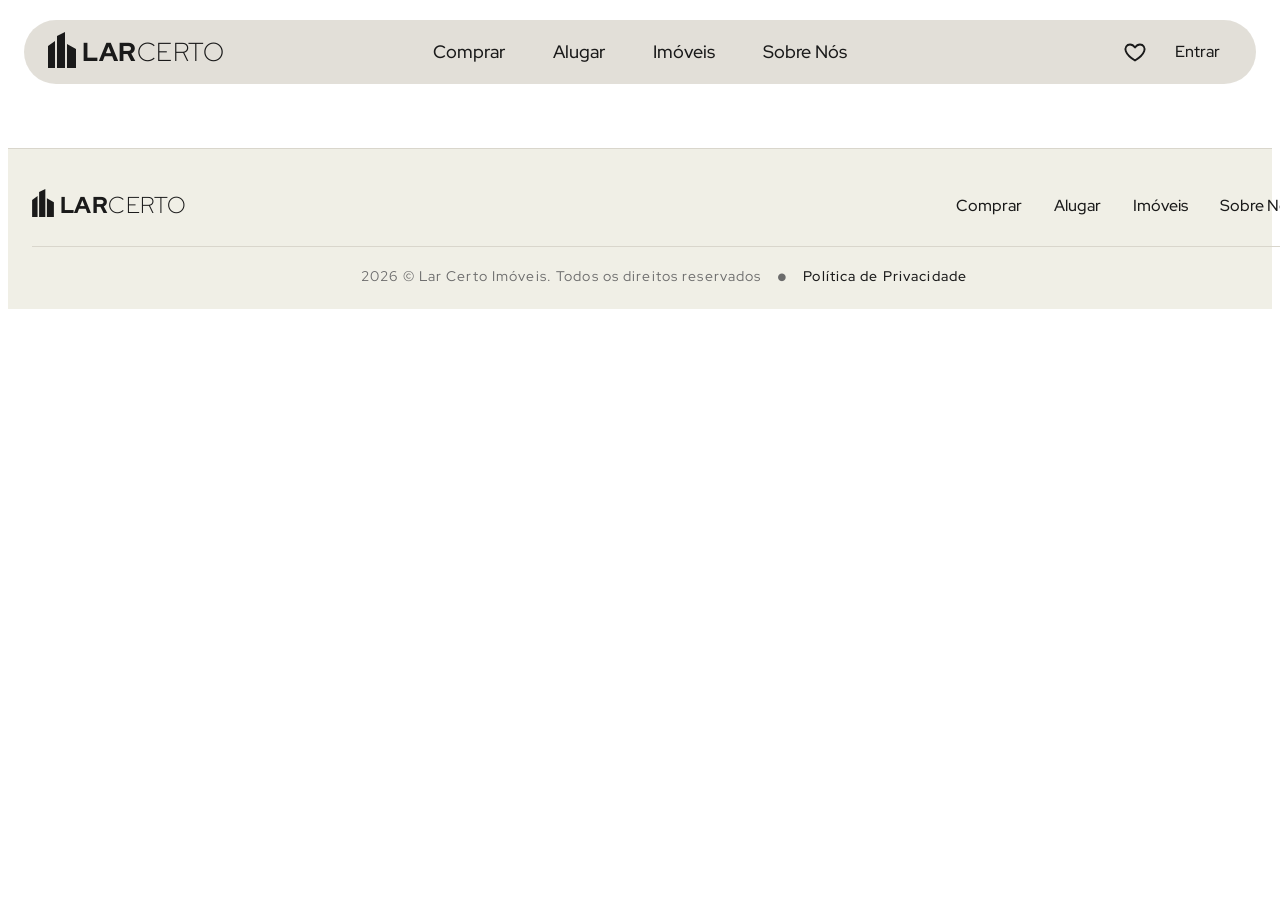
==== index.html @ aba9f435 "Teste generic" ====
<!DOCTYPE html>
<html lang="en">
<head>
    <meta charset="UTF-8">
    <meta name="viewport" content="width=device-width, initial-scale=1.0">
    <title>Document</title>
</head>
<body>
   <link rel="stylesheet" href="../../components/components.css">

<script src="../../components/components.js" defer></script>

<div data-component="header"></div>
<div data-component="footer"></div>
 
</body>
</html>
---- components/components.css ----
/* ==========================================================================
   Lar Certo - Estilos dos componentes globais
   Header, Footer, Cards, Modal, Botões, Chips e Badges
   Prefixo "lc-" evita colisão com os estilos de cada página.
   ========================================================================== */

@import url("https://fonts.googleapis.com/css2?family=Playfair+Display:wght@400;500;600&family=Red+Hat+Display:wght@400;500;600;700&display=swap");

:root {
  /* Cores */
  --lc-bg: #f0efe6;
  --lc-surface: #ffffff;
  --lc-surface-alt: #f8f8f6;
  --lc-header-pill: rgba(224, 221, 213, 0.92);
  --lc-categoria: #bac3c0;
  --lc-gold: #e8bd5a;
  --lc-gold-hover: #dcad40;
  --lc-gold-dark: #7a5a00;
  --lc-green: #3e8e77;
  --lc-green-hover: #347a66;
  --lc-text: #1a1a1a;
  --lc-text-muted: #6b6b6b;
  --lc-border: #d9d6cc;
  --lc-dark: #0d0d0d;

  /* Tipografia */
  --lc-font-sans: "Red Hat Display", "Segoe UI", system-ui, sans-serif;
  --lc-font-serif: "Playfair Display", Georgia, serif;

  /* Forma e sombra */
  --lc-radius-sm: 8px;
  --lc-radius: 16px;
  --lc-radius-lg: 24px;
  --lc-radius-pill: 999px;
  --lc-shadow: 0 2px 12px rgba(0, 0, 0, 0.06);
  --lc-shadow-lg: 0 12px 40px rgba(0, 0, 0, 0.18);

  --lc-container: 1280px;
  --lc-header-h: 72px;
}

/* ---------- Utilidades ---------- */
.lc-container {
  width: 100%;
  max-width: var(--lc-container);
  margin-inline: auto;
  padding-inline: 24px;
}

.lc-sr-only {
  position: absolute;
  width: 1px;
  height: 1px;
  overflow: hidden;
  clip: rect(0 0 0 0);
  white-space: nowrap;
}

[hidden] {
  display: none !important;
}

/* ==========================================================================
   BOTÕES
   ========================================================================== */
.lc-btn {
  display: inline-flex;
  align-items: center;
  justify-content: center;
  gap: 8px;
  padding: 12px 24px;
  border: 0;
  border-radius: var(--lc-radius-sm);
  font: 600 16px/1.2 var(--lc-font-sans);
  color: var(--lc-text);
  text-decoration: none;
  cursor: pointer;
  transition: background-color 0.2s, color 0.2s, border-color 0.2s;
}

.lc-btn:focus-visible,
.lc-icon-btn:focus-visible,
.lc-chip:focus-visible,
.lc-nav__link:focus-visible,
.lc-card__fav:focus-visible {
  outline: 2px solid var(--lc-dark);
  outline-offset: 2px;
}

.lc-btn--primary { background: var(--lc-gold); }
.lc-btn--primary:hover { background: var(--lc-gold-hover); }

.lc-btn--dark { background: var(--lc-dark); color: #fff; }
.lc-btn--dark:hover { background: #2b2b2b; }

.lc-btn--whatsapp { background: var(--lc-green); color: #fff; }
.lc-btn--whatsapp:hover { background: var(--lc-green-hover); }

.lc-btn--outline {
  background: var(--lc-surface);
  border: 1px solid var(--lc-border);
}
.lc-btn--outline:hover { border-color: var(--lc-text); }

.lc-btn--block { width: 100%; }
.lc-btn--pill { border-radius: var(--lc-radius-pill); }

/* ---------- Botão de ícone ---------- */
.lc-icon-btn {
  position: relative;
  display: inline-grid;
  place-items: center;
  width: 40px;
  height: 40px;
  padding: 0;
  border: 0;
  border-radius: 50%;
  background: transparent;
  color: var(--lc-text);
  cursor: pointer;
  transition: background-color 0.2s;
}
.lc-icon-btn:hover { background: rgba(0, 0, 0, 0.07); }
.lc-icon-btn svg { width: 24px; height: 24px; }

.lc-count {
  position: absolute;
  top: 2px;
  right: 0;
  min-width: 18px;
  height: 18px;
  padding: 0 5px;
  border-radius: var(--lc-radius-pill);
  background: var(--lc-gold);
  font: 700 11px/18px var(--lc-font-sans);
  text-align: center;
}

/* ==========================================================================
   CHIPS (filtros de lista: Todos, Casas, Apartamentos...)
   ========================================================================== */
.lc-chip {
  display: inline-flex;
  align-items: center;
  padding: 10px 24px;
  border: 1px solid var(--lc-border);
  border-radius: var(--lc-radius-pill);
  background: var(--lc-surface);
  color: var(--lc-text-muted);
  font: 600 16px/1.2 var(--lc-font-sans);
  cursor: pointer;
  transition: background-color 0.2s, color 0.2s;
}
.lc-chip:hover { border-color: var(--lc-text-muted); }
.lc-chip[aria-pressed="true"],
.lc-chip.is-active {
  background: var(--lc-gold);
  border-color: var(--lc-gold);
  color: #fff;
}

/* ==========================================================================
   BADGE
   ========================================================================== */
.lc-badge {
  display: inline-block;
  padding: 6px 16px;
  border-radius: 4px;
  background: var(--lc-gold);
  color: var(--lc-text);
  font: 700 14px/1.2 var(--lc-font-sans);
}

/* ==========================================================================
   HEADER / MENU
   Menu único: pílula arredondada.
   Use data-overlay="true" para sobrepor ao hero (position absolute).
   ========================================================================== */
.lc-header {
  position: relative;
  z-index: 100;
  box-sizing: border-box;
  width: 100%;
  padding: 12px 16px 0;
  font-family: var(--lc-font-sans);
  color: var(--lc-text);
}

.lc-header__inner {
  display: grid;
  grid-template-columns: 1fr auto 1fr;
  align-items: center;
  gap: 24px;
  min-height: 64px;
  padding-inline: 24px;
  border-radius: var(--lc-radius-pill);
  background: var(--lc-header-pill);
  -webkit-backdrop-filter: blur(8px);
  backdrop-filter: blur(8px);
}

/* Logo */
.lc-logo {
  display: inline-flex;
  align-items: center;
  gap: 6px;
  justify-self: start;
  color: var(--lc-text);
  text-decoration: none;
}
.lc-logo__mark { width: 28px; height: 36px; flex: none; }
.lc-logo__text {
  font: 300 26px/1 var(--lc-font-sans);
  letter-spacing: 0.02em;
}
.lc-logo__text b { font-weight: 800; }
.lc-logo--sm .lc-logo__mark { width: 22px; height: 28px; }
.lc-logo--sm .lc-logo__text { font-size: 23px; }

/* Navegação */
.lc-nav {
  display: flex;
  align-items: center;
  gap: 48px;
}
.lc-nav__link {
  position: relative;
  padding: 6px 0;
  color: var(--lc-text);
  font: 500 18px/1.2 var(--lc-font-sans);
  text-decoration: none;
}
.lc-nav__link::after {
  content: "";
  position: absolute;
  left: 0;
  right: 0;
  bottom: 0;
  height: 2px;
  background: var(--lc-gold);
  transform: scaleX(0);
  transition: transform 0.2s;
}
.lc-nav__link:hover::after,
.lc-nav__link[aria-current="page"]::after { transform: scaleX(1); }

/* Ações à direita */
.lc-header__actions {
  display: flex;
  align-items: center;
  justify-content: flex-end;
  gap: 8px;
}
.lc-account {
  display: inline-flex;
  align-items: center;
  gap: 10px;
  padding: 6px 12px;
  border-radius: var(--lc-radius-pill);
  color: var(--lc-text);
  font: 500 16px/1.2 var(--lc-font-sans);
  text-decoration: none;
  transition: background-color 0.2s;
}
.lc-account:hover { background: rgba(0, 0, 0, 0.07); }
.lc-account__avatar {
  display: grid;
  place-items: center;
  width: 36px;
  height: 36px;
  overflow: hidden;
  border-radius: 50%;
  background: var(--lc-border);
}
.lc-account__avatar svg { width: 22px; height: 22px; }
.lc-account__avatar img { width: 100%; height: 100%; object-fit: cover; }

/* Botão hambúrguer (só mobile) */
.lc-burger { display: none; }

/* Sobreposto ao hero */
.lc-header[data-overlay="true"] {
  position: absolute;
  top: 0;
  left: 0;
}

/* ---------- Header: mobile ---------- */
@media (max-width: 900px) {
  .lc-header__inner {
    grid-template-columns: 1fr auto;
    padding-inline: 16px;
  }

  .lc-burger {
    display: inline-grid;
    place-items: center;
    width: 44px;
    height: 44px;
    border: 0;
    border-radius: 50%;
    background: transparent;
    color: inherit;
    cursor: pointer;
  }
  .lc-burger svg { width: 26px; height: 26px; }
  .lc-burger .lc-burger__close { display: none; }
  .lc-burger[aria-expanded="true"] .lc-burger__open { display: none; }
  .lc-burger[aria-expanded="true"] .lc-burger__close { display: block; }

  .lc-header__actions { grid-column: 2; grid-row: 1; }
  .lc-header__inner > .lc-burger { grid-column: 2; grid-row: 1; justify-self: end; }
  .lc-header__actions { margin-right: 52px; }

  .lc-nav {
    position: absolute;
    top: 100%;
    left: 0;
    right: 0;
    flex-direction: column;
    align-items: stretch;
    gap: 0;
    padding: 8px 24px 16px;
    background: var(--lc-bg);
    box-shadow: var(--lc-shadow);
    display: none;
    top: calc(100% + 8px);
    left: 16px;
    right: 16px;
    border-radius: var(--lc-radius);
  }
  .lc-nav.is-open { display: flex; }
  .lc-nav__link {
    padding: 14px 0;
    border-bottom: 1px solid var(--lc-border);
  }
  .lc-nav__link::after { display: none; }
  .lc-nav__link[aria-current="page"] { font-weight: 700; }

}

/* ==========================================================================
   FOOTER
   ========================================================================== */
.lc-footer {
  margin-top: 64px;
  padding: 40px 0 24px;
  background: var(--lc-bg);
  border-top: 1px solid var(--lc-border);
  color: var(--lc-text-muted);
  font-family: var(--lc-font-sans);
}
.lc-footer__top {
  display: flex;
  flex-wrap: wrap;
  align-items: center;
  justify-content: space-between;
  gap: 24px;
  padding-bottom: 24px;
}
.lc-footer__nav {
  display: flex;
  flex-wrap: wrap;
  gap: 8px 32px;
  margin: 0;
  padding: 0;
  list-style: none;
}
.lc-footer__nav a {
  color: var(--lc-text);
  font: 500 16px/1.2 var(--lc-font-sans);
  text-decoration: none;
}
.lc-footer__nav a:hover { color: var(--lc-gold-dark); text-decoration: underline; }

.lc-footer__bottom {
  display: flex;
  flex-wrap: wrap;
  align-items: center;
  justify-content: center;
  gap: 8px 16px;
  padding-top: 20px;
  border-top: 1px solid var(--lc-border);
  font-size: 14px;
  letter-spacing: 0.08em;
  text-align: center;
}
.lc-footer__bottom a {
  color: var(--lc-text);
  font-weight: 500;
  text-decoration: none;
}
.lc-footer__bottom a:hover { text-decoration: underline; }
.lc-footer__dot { font-size: 10px; }

/* ==========================================================================
   CARD DE IMÓVEL
   ========================================================================== */
.lc-card {
  position: relative;
  display: flex;
  flex-direction: column;
  overflow: hidden;
  border-radius: var(--lc-radius);
  background: var(--lc-surface);
  box-shadow: var(--lc-shadow);
  font-family: var(--lc-font-sans);
  color: var(--lc-text);
  transition: transform 0.2s, box-shadow 0.2s;
}
.lc-card:hover {
  transform: translateY(-3px);
  box-shadow: 0 8px 24px rgba(0, 0, 0, 0.12);
}

.lc-card__media {
  position: relative;
  aspect-ratio: 390 / 335;
  background: var(--lc-border);
}
.lc-card__media img {
  display: block;
  width: 100%;
  height: 100%;
  object-fit: cover;
}
.lc-card__media .lc-badge {
  position: absolute;
  top: 4px;
  left: 11px;
}

/* Favoritar e compartilhar */
.lc-card__fav,
.lc-card__share {
  position: absolute;
  z-index: 2;
  display: grid;
  place-items: center;
  width: 36px;
  height: 36px;
  padding: 0;
  border: 0;
  border-radius: 50%;
  background: transparent;
  cursor: pointer;
}
.lc-card__fav { top: 8px; right: 8px; color: #fff; }
.lc-card__fav svg {
  width: 26px;
  height: 26px;
  fill: transparent;
  stroke: currentColor;
  stroke-width: 1.8;
  filter: drop-shadow(0 1px 3px rgba(0, 0, 0, 0.35));
  transition: transform 0.15s, fill 0.15s;
}
.lc-card__fav:hover svg { transform: scale(1.12); }
.lc-card__fav[aria-pressed="true"] svg { fill: currentColor; }

.lc-card__share {
  right: 12px;
  bottom: 96px;
  color: var(--lc-text);
}
.lc-card__share svg { width: 22px; height: 22px; }
.lc-card__share:hover { background: rgba(0, 0, 0, 0.07); }

.lc-card__body {
  display: flex;
  flex-direction: column;
  gap: 4px;
  padding: 24px 24px 20px;
}
.lc-card__title {
  margin: 0;
  font: 400 24px/1.2 var(--lc-font-serif);
}
/* O link do título cobre o card inteiro */
.lc-card__title a {
  color: inherit;
  text-decoration: none;
}
.lc-card__title a::after {
  content: "";
  position: absolute;
  inset: 0;
  z-index: 1;
}
.lc-card__local {
  margin: 0;
  color: var(--lc-gold-dark);
  font-size: 14px;
}
.lc-card__local .lc-sep {
  display: inline-block;
  width: 1px;
  height: 12px;
  margin: 0 6px;
  vertical-align: -1px;
  background: currentColor;
}
.lc-card__preco {
  margin: 12px 0 0;
  font: 700 26px/1.2 var(--lc-font-sans);
}
.lc-card__preco small {
  font-size: 14px;
  font-weight: 500;
  color: var(--lc-text-muted);
}
.lc-card__specs {
  display: flex;
  flex-wrap: wrap;
  justify-content: space-between;
  gap: 4px 16px;
  margin: 20px 0 0;
  padding: 0;
  list-style: none;
  color: var(--lc-text-muted);
  font-size: 14px;
}

/* Grade utilitária para listas de cards */
.lc-grid-cards {
  display: grid;
  grid-template-columns: repeat(auto-fill, minmax(280px, 1fr));
  gap: 32px;
}

/* ==========================================================================
   CARD DE CATEGORIA / ESTILO DE VIDA
   ========================================================================== */
.lc-categoria {
  display: flex;
  flex-direction: column;
  justify-content: flex-end;
  gap: 4px;
  min-height: 175px;
  padding: 24px 14px;
  border: 0;
  border-radius: var(--lc-radius);
  background: var(--lc-categoria);
  color: var(--lc-text);
  font-family: var(--lc-font-sans);
  text-align: left;
  text-decoration: none;
  cursor: pointer;
  transition: transform 0.2s, background-color 0.2s;
}
.lc-categoria:hover { transform: translateY(-3px); background: #adb8b4; }
.lc-categoria__icone { width: 52px; height: 52px; margin-bottom: 8px; }
.lc-categoria__titulo { margin: 0; font: 500 16px/1.3 var(--lc-font-sans); }
.lc-categoria__texto { margin: 0; color: #4d5654; font-size: 15px; }

/* ==========================================================================
   MODAL
   ========================================================================== */
.lc-modal {
  position: fixed;
  inset: 0;
  z-index: 1000;
  display: grid;
  place-items: center;
  padding: 16px;
  font-family: var(--lc-font-sans);
}
.lc-modal__overlay {
  position: absolute;
  inset: 0;
  background: rgba(13, 13, 13, 0.55);
  animation: lc-fade 0.2s ease;
}
.lc-modal__box {
  position: relative;
  display: flex;
  flex-direction: column;
  width: 100%;
  max-width: 520px;
  max-height: calc(100vh - 32px);
  overflow: hidden;
  border-radius: var(--lc-radius-lg);
  background: var(--lc-surface);
  box-shadow: var(--lc-shadow-lg);
  animation: lc-pop 0.2s ease;
}
.lc-modal[data-size="sm"] .lc-modal__box { max-width: 400px; }
.lc-modal[data-size="lg"] .lc-modal__box { max-width: 800px; }

.lc-modal__close {
  position: absolute;
  top: 12px;
  right: 12px;
}
.lc-modal__titulo {
  margin: 0;
  padding: 28px 56px 8px 28px;
  font: 600 24px/1.2 var(--lc-font-serif);
}
.lc-modal__corpo {
  padding: 8px 28px 24px;
  overflow-y: auto;
  color: var(--lc-text-muted);
  line-height: 1.55;
}
.lc-modal__rodape {
  display: flex;
  flex-wrap: wrap;
  justify-content: flex-end;
  gap: 12px;
  padding: 16px 28px 24px;
  border-top: 1px solid var(--lc-border);
}
.lc-modal__rodape:empty { display: none; }

body.lc-modal-open { overflow: hidden; }

@keyframes lc-fade { from { opacity: 0; } }
@keyframes lc-pop { from { opacity: 0; transform: translateY(12px) scale(0.98); } }

@media (prefers-reduced-motion: reduce) {
  .lc-modal__overlay,
  .lc-modal__box { animation: none; }
  .lc-card,
  .lc-categoria { transition: none; }
}
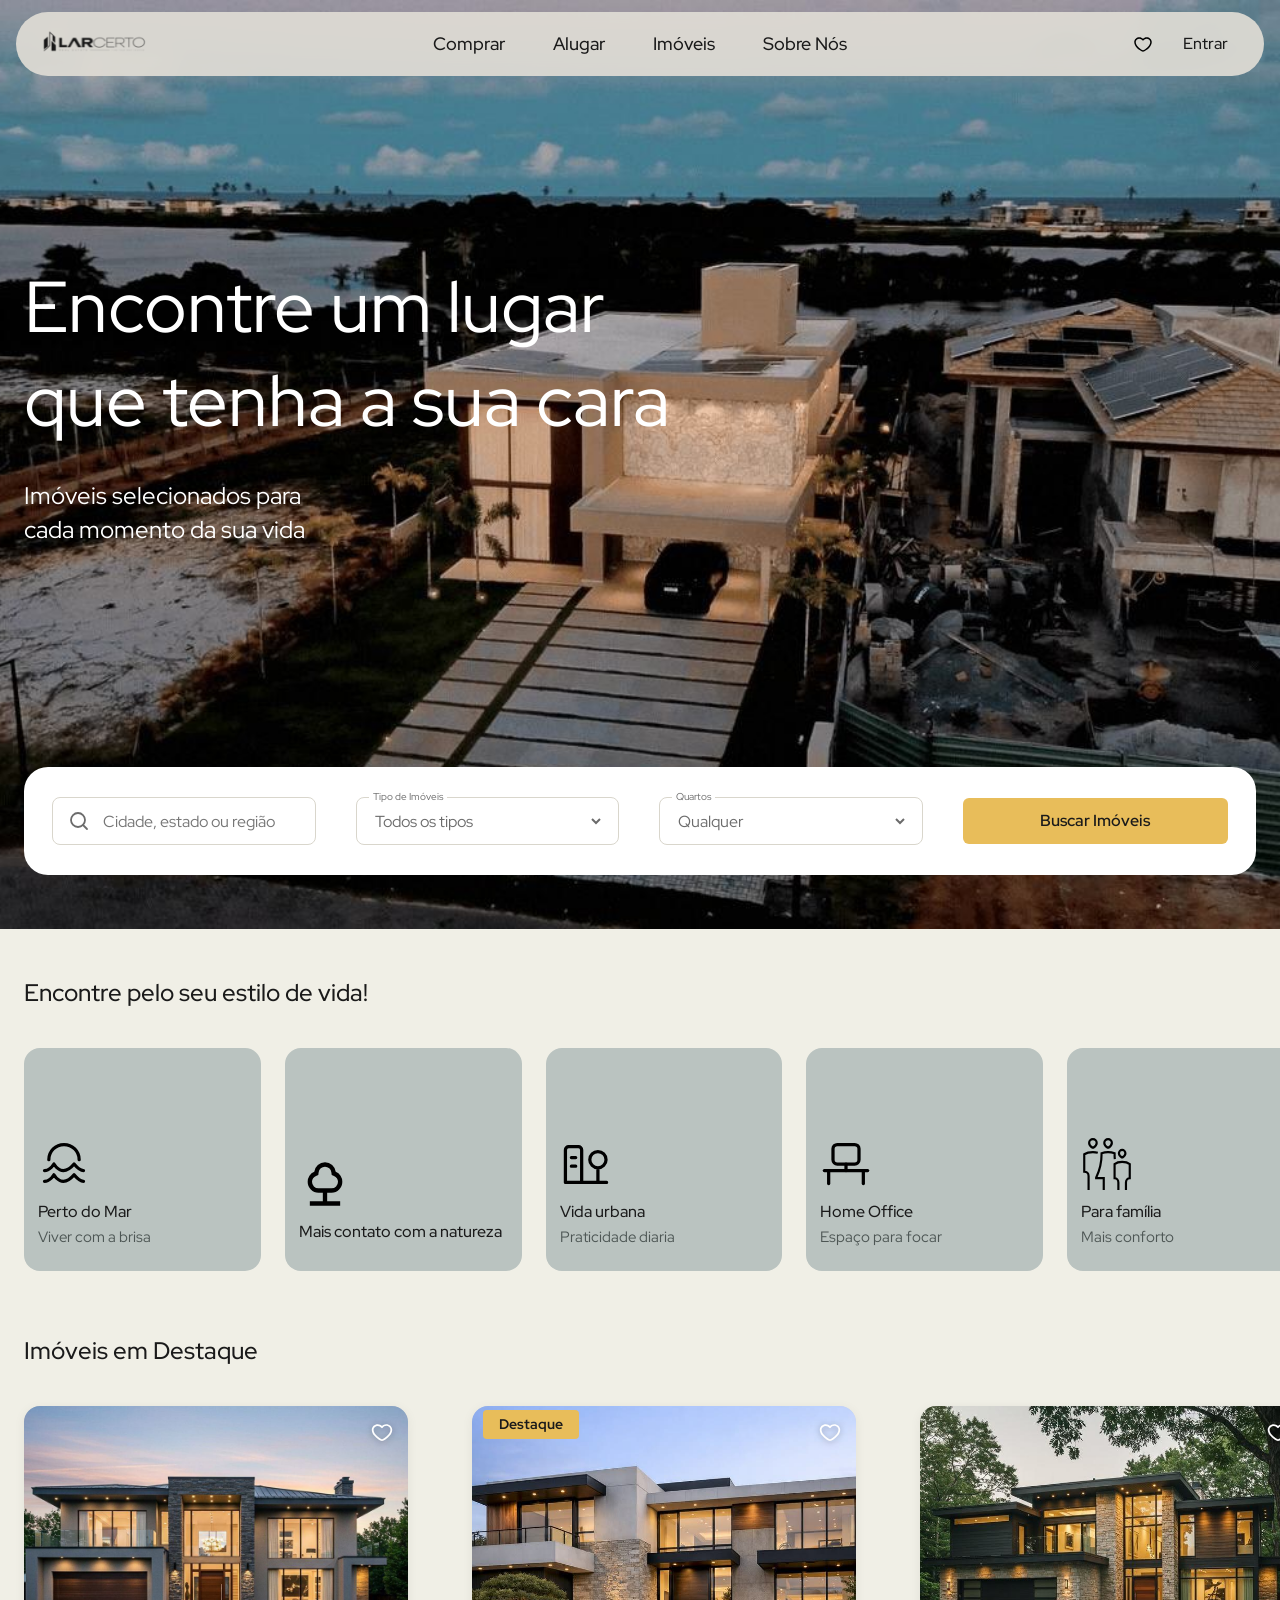
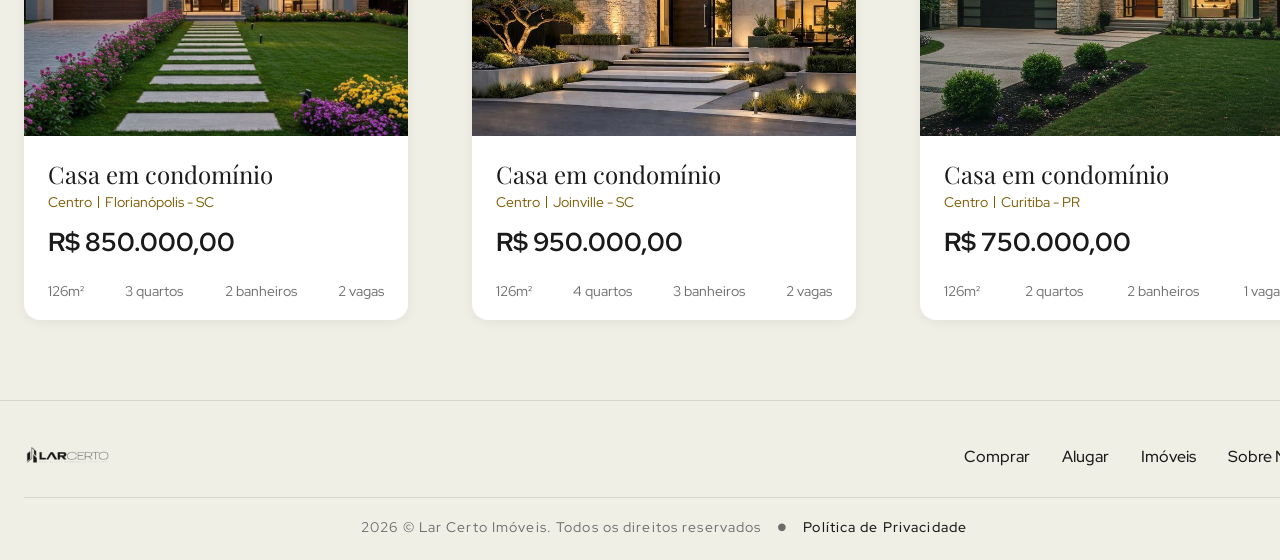
==== commit 40b9773c: "Ajustes tela home" ====
--- a/index.html
+++ b/index.html
@@ -1,17 +1,17 @@
 <!DOCTYPE html>
-<html lang="en">
+<html lang="pt-BR">
 <head>
     <meta charset="UTF-8">
     <meta name="viewport" content="width=device-width, initial-scale=1.0">
-    <title>Document</title>
+    <title>Lar Certo</title>
+
+    <meta http-equiv="refresh" content="0; url=pages/landing-lar-certo/index.html">
+    <link rel="canonical" href="pages/landing-lar-certo/index.html">
+    <script>
+        window.location.replace("pages/landing-lar-certo/index.html");
+    </script>
 </head>
 <body>
-   <link rel="stylesheet" href="../../components/components.css">
-
-<script src="../../components/components.js" defer></script>
-
-<div data-component="header"></div>
-<div data-component="footer"></div>
- 
+    <p>Redirecionando... <a href="pages/landing-lar-certo/index.html">Clique aqui se não for redirecionado.</a></p>
 </body>
-</html>+</html>
